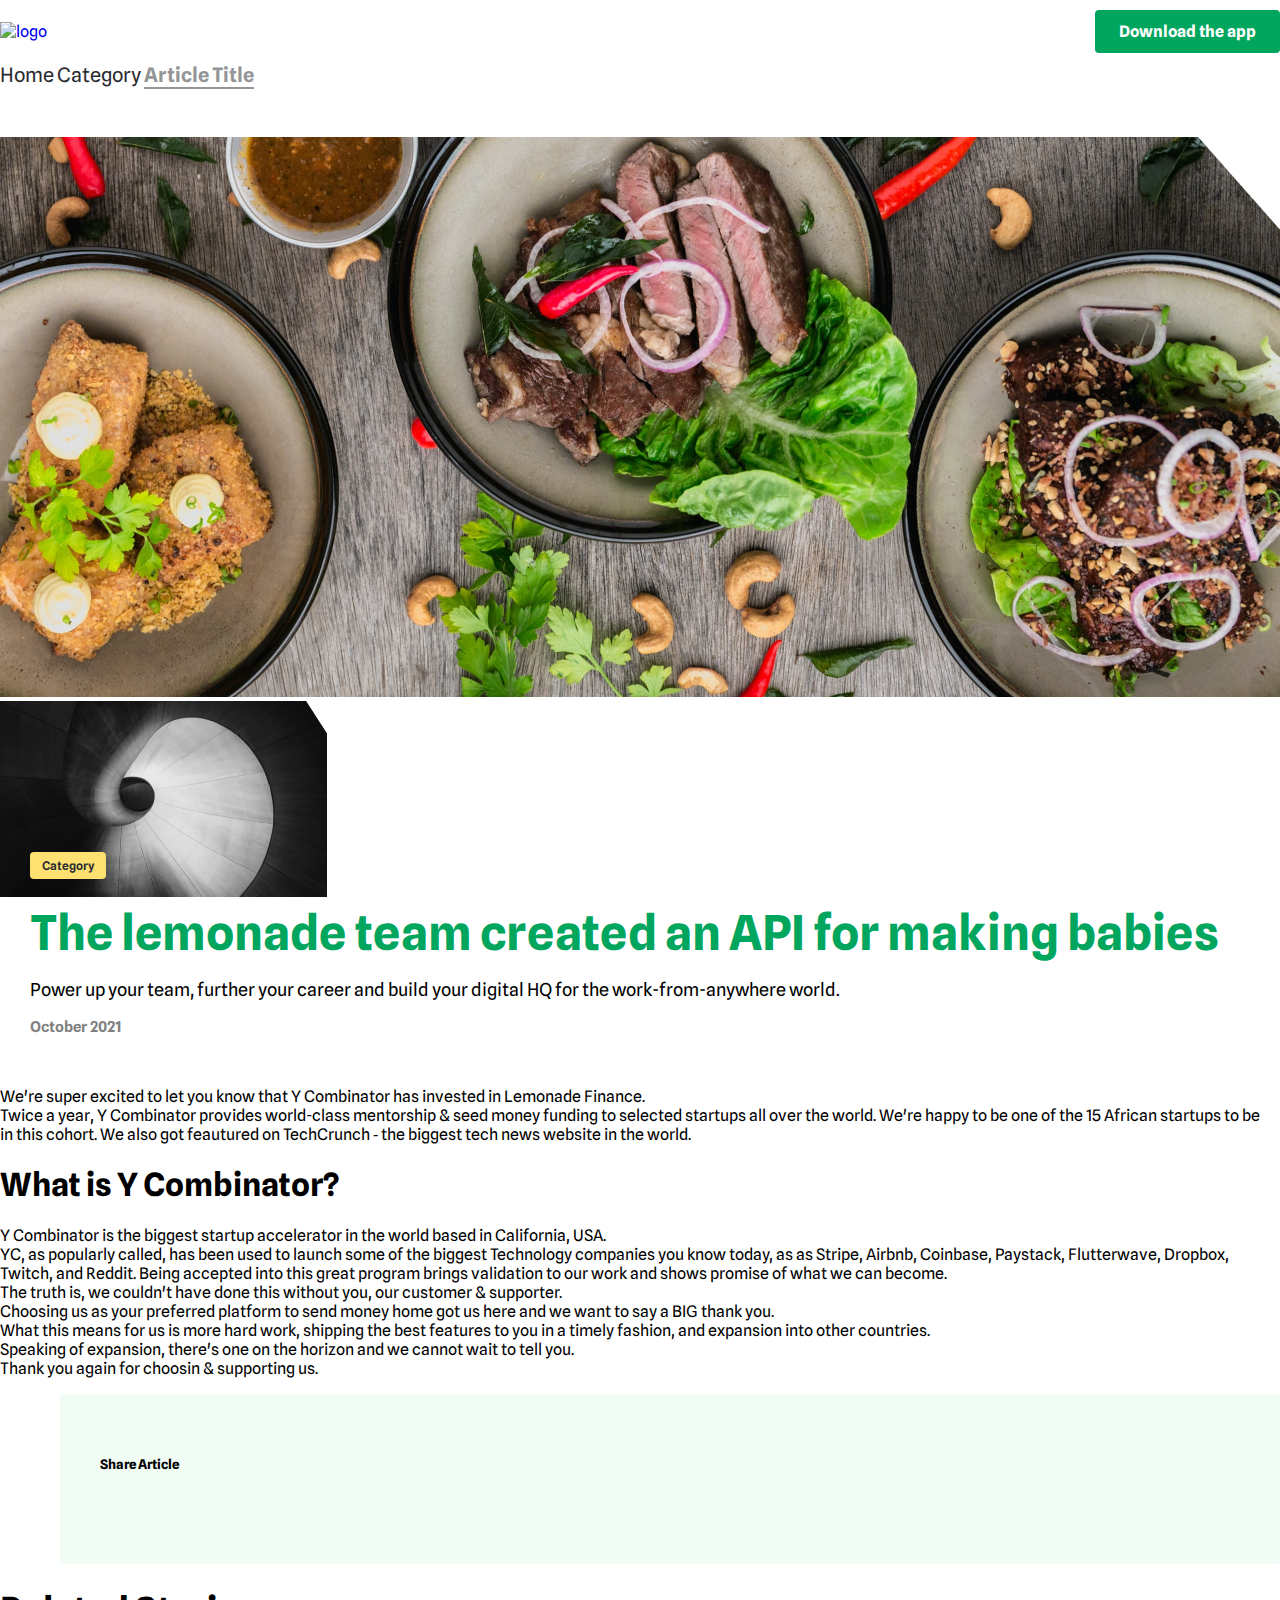
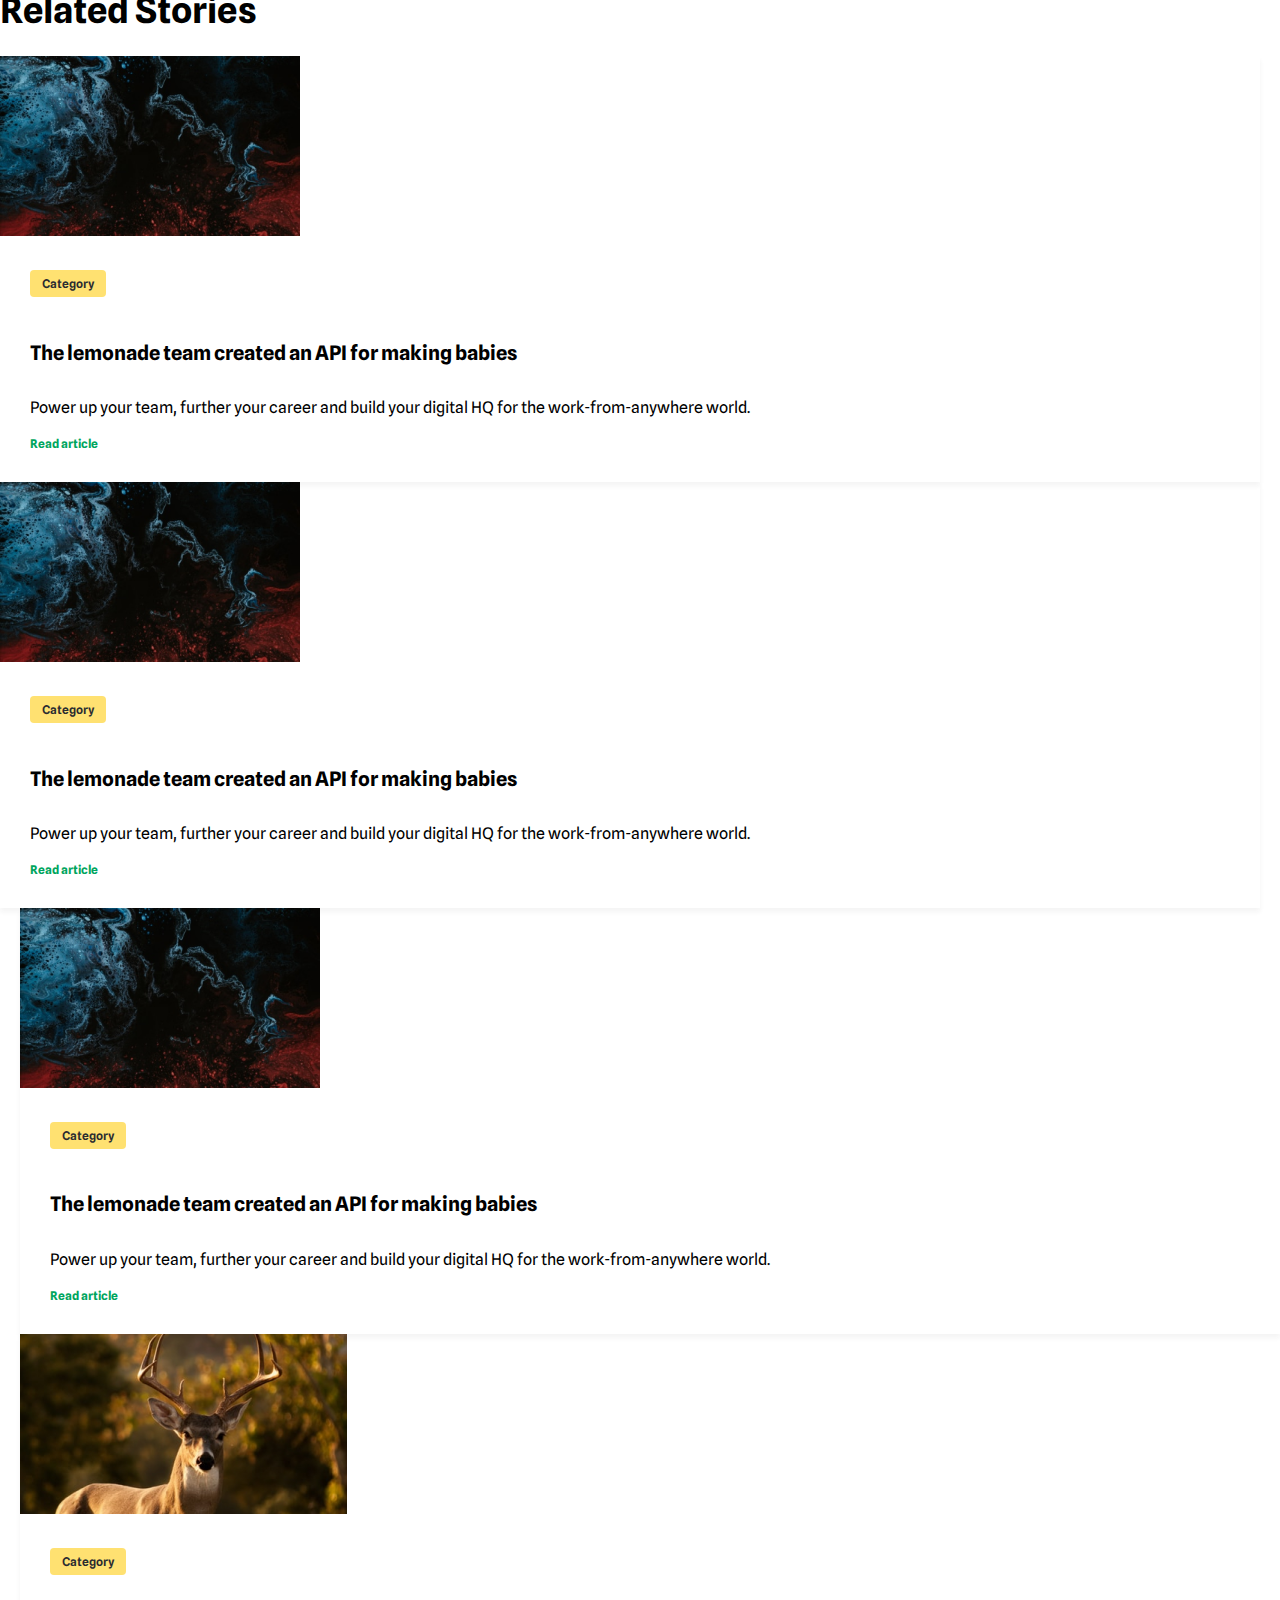
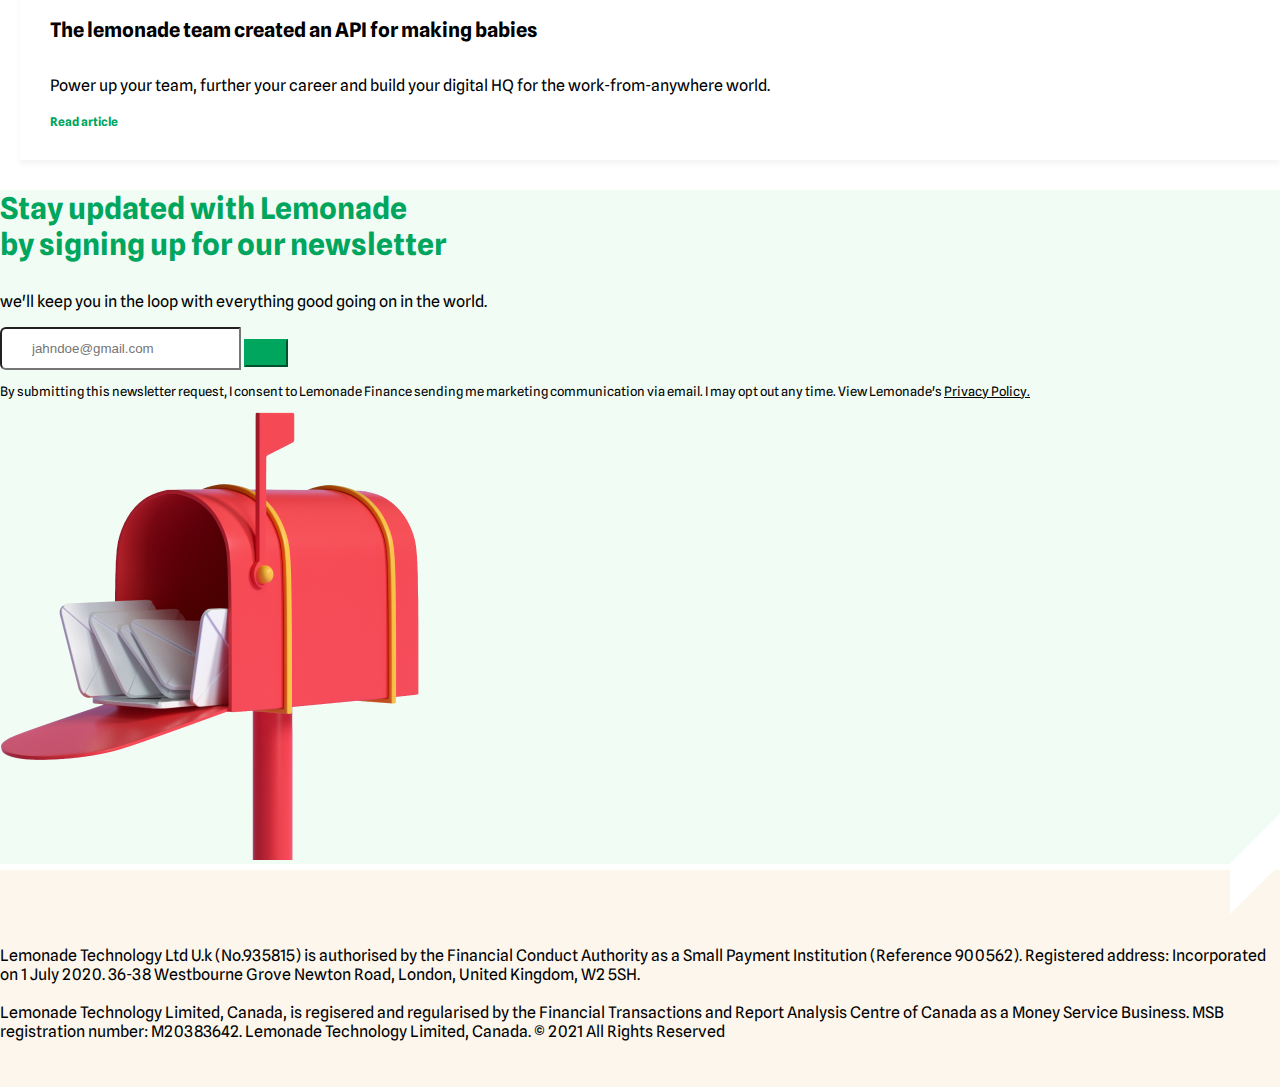
==== article.html @ 12d79b7e "first commit" ====
<!DOCTYPE html>
<html lang="en">
<head>
    <meta charset="UTF-8">
    <meta http-equiv="X-UA-Compatible" content="IE=edge">
    <meta name="viewport" content="width=device-width, initial-scale=1.0">
    
    <!--Bootstrap CSS CDN-->
    <link href="https://cdn.jsdelivr.net/npm/bootstrap@5.0.2/dist/css/bootstrap.min.css" rel="stylesheet" integrity="sha384-EVSTQN3/azprG1Anm3QDgpJLIm9Nao0Yz1ztcQTwFspd3yD65VohhpuuCOmLASjC" crossorigin="anonymous">
    <!--Bootstrap Icon CDN-->
    <link rel="stylesheet" href="https://cdn.jsdelivr.net/npm/bootstrap-icons@1.3.0/font/bootstrap-icons.css">
    <!--Fontawsome CSS CDN-->
    <link rel="stylesheet" href="https://pro.fontawesome.com/releases/v5.10.0/css/all.css" integrity="sha384-AYmEC3Yw5cVb3ZcuHtOA93w35dYTsvhLPVnYs9eStHfGJvOvKxVfELGroGkvsg+p" crossorigin="anonymous"/>
    <link rel="image/png" href="images/logo.PNG">
    <!--Google font CDN    // Spline Sans-->
    <link rel="preconnect" href="https://fonts.googleapis.com">
    <link rel="preconnect" href="https://fonts.gstatic.com" crossorigin>
    <link href="https://fonts.googleapis.com/css2?family=Lato:ital@1&family=Spline+Sans:wght@300;400;500;600;700&display=swap" rel="stylesheet">
    <!--Custom CSS-->
    <link rel="stylesheet" href="style.css"> 
    <title>Lemonade Blog</title>
</head>
<body>
<!--top bar-->
<section id="top-bar" class="mb-5 pb-3">
    <div class="container">
        <div class="flex">
            <div class="flex">
                <a href="index.html">
                    <img src="images/logo.PNG" class="logo" alt="logo">
                </a>
               
            </div>
            <a href="" class="download-app-link">Download the app</a>
        </div>
    </div>
</section>

<section>
    <div class="container">
        <div class="article-road-map">
            <a href="index.html">Home</a> 
            <i class="fa fa-chevron-right mx-2" aria-hidden="true"></i>
            <a href="">Category</a> 
            <i class="fa fa-chevron-right mx-2" aria-hidden="true"></i>
            <span class="article-title">Article Title</span> 
        </div>
    </div>
</section>

   
<section id="article-showcase">
    <div class="container">
        <div class="row">
            <div class="col">
                <img src="images/article-1.png" class="img-fluid d-none d-md-block">
                <img src="images/article2.png" class="img-fluid d-md-none d-block w-100">
            </div>
        </div>

        <div class="row article-showcase">
            <div class="col-md-9 art-card">
                <div class="card">
                    <div class="card-body">
                        <div class="cat">
                            Category
                        </div>
                        <h5 class="md-card-heading text-green">The lemonade team created an  API for making babies</h5>
                        <p class="p1 d-none d-md-block">
                            Power up your team, further your career and build your digital HQ for the work-from-anywhere world.
                        </p>
                        <small class="date">October 2021 </small>
                    </div>
                </div>
            </div>
            <div class="col-md-3">
            </div>
        </div>
    </div>
</section>

<section id="ycomb">
    <div class="container">
        <div class="row">
            <div class="col-md-9 ycombinator">
                <p>
                    We're super excited to let you know that Y Combinator has invested in Lemonade Finance. 
                    <br>
                    Twice a year, Y Combinator provides world-class mentorship & seed money funding to selected 
                    startups all over the world. We're happy to be one of the 15 African startups to be 
                    in this cohort. We also got feautured on TechCrunch &hyphen; the biggest tech news website
                    in the world.
                </p>
                <h1 class="my-5" style="font-weight: 700;">
                    What is Y Combinator?
                </h1>
                <p>
                    Y Combinator is the biggest startup accelerator in the world based in California, USA.
                    <br>
                    YC, as popularly called, has been used to launch some of the biggest Technology
                    companies you know today, as as Stripe, Airbnb, Coinbase, Paystack, Flutterwave,
                    Dropbox, Twitch, and Reddit. Being accepted into this great program brings validation
                    to our work and shows promise of what we can become.
                    <br>
                    The truth is, we couldn't have done this without you, our customer & supporter.
                    <br>
                    Choosing us as your preferred platform to send money home got us here and we want
                    to say a BIG thank you.
                    <br>
                    What this means for us is more hard work, shipping the best features to you in a 
                    timely fashion, and expansion into other countries.
                    <br>
                    Speaking of expansion, there's one on the horizon and we cannot wait to tell you.
                    <br>
                    Thank you again for choosin & supporting us.
                </p>
            </div>
            <div class="col-md-3 text-start share-article" >
                <div class=" card-social">
                    <h5>Share Article</h5>
                    <div class="social-icons">
                         <a href=""><i class="fab fa-facebook-square"></i></a>
                         <a href=""><i class="fab fa-twitter-square"></i></a>
                         <a href=""><i class="fab fa-linkedin"></i></a>
                    </div>
                </div>
            </div>
        </div>
    </div>
</section>


<!--Related Stories-->
<section id="related stories">
    <div class="container">
        <div class="row mt-5 pt-4">
            <div class="col-12">
                <h1 style="font-weight: 700; font-size: 36px;">
                    Related Stories
                </h1>
            </div>
        </div>
        <div class="row mb-5 mt-3">
            <div class="col-md-4 d-none d-md-block">
                <div class="card">
                    <img src="images/product-update.png" class="img-fluid ">
                    <div class="card-body">
                        <span class="cat">
                            Category
                        </span>
                        <h5 class="card-heading">The lemonade team created an  API for making babies</h5>
                        <p>
                            Power up your team, further your career and build your digital HQ for the work-from-anywhere world.
                        </p>
                        <span class="d-block read-more">
                            <a href="" class="text-green">Read article</a>
                        </span>
                    </div>
                   
                </div>
            </div>
            <div class="col-md-4 d-none d-md-block">
                <div class="card mx-2">
                    <img src="images/product-update.png" class="img-fluid ">
                    <div class="card-body">
                        <span class="cat">
                            Category
                        </span>
                        <h5 class="card-heading">The lemonade team created an  API for making babies</h5>
                        <p>
                            Power up your team, further your career and build your digital HQ for the work-from-anywhere world.
                        </p>
                        <span class="d-block read-more">
                            <a href="" class="text-green">Read article</a>
                        </span>
                    </div>
                   
                </div>
            </div>
            <div class="col-md-4 d-none d-md-block">
                <div class="card card-right">
                    <img src="images/product-update.png" class="img-fluid ">
                    <div class="card-body ">
                        <span class="cat">
                            Category
                        </span>
                        <h5 class="card-heading">The lemonade team created an  API for making babies</h5>
                        <p>
                            Power up your team, further your career and build your digital HQ for the work-from-anywhere world.
                        </p>
                        <span class="d-block read-more">
                            <a href="" class="text-green">Read article</a>
                        </span>
                    </div>
                   
                </div>
            </div>
            <div class="col-md-4 d-md-none d-block">
                <div class="card card-right last-card">
                    <img src="images/animal.png" class="img-fluid">
                    <div class="card-body ">
                        <span class="cat">
                            Category
                        </span>
                        <h5 class="card-heading">The lemonade team created an  API for making babies</h5>
                        <p>
                            Power up your team, further your career and build your digital HQ for the work-from-anywhere world.
                        </p>
                        <span class="d-block read-more">
                            <a href="" class="text-green">Read article</a>
                        </span>
                    </div>
                   
                </div>
            </div>

        </div>
    </div>
</section>

<!--newsletter -->
<section id="newsletter">
    <div class="container">
        <div class="row chamfer mb-5">
            <div class="col-sm-1"></div>
            <div class="col-sm-10">
                <div class="row pt-5">
                    <div class="col-lg-6">
                        <h3 class="text-green newsletter-heading">
                            Stay updated with Lemonade 
                            <br> 
                            by signing up for our newsletter
                        </h3>
                        <p>
                            we'll keep you in the loop with everything good going on in the world.
                        </p>
                        <form>
                            <div class="input-group mb-3">
                                <input type="text" class="form-control" placeholder="jahndoe@gmail.com" aria-label="Recipient's email" aria-describedby="button-addon2">
                                <button class="btn bg-green text-light" type="button" id="button-addon2">
                                    <i class="fa fa-long-arrow-right" aria-hidden="true"></i>
                                </button>
                              </div>
                        </form>
                        <p class="consent-msg">
                            By submitting this newsletter request, I consent to Lemonade Finance sending me marketing communication via email. 
                            I may opt out any time. View Lemonade's <a href="" class="privacy-link">Privacy Policy.</a>
                        </p>
                    </div>
                    <div class="col-lg-6  d-none d-lg-block">
                        <span class="d-block mx-5">
                            <img src="images/newsletter 1.png" class="img-fluid " alt="newsletter">
                        </span>
                        
                    </div>
                </div>
            </div>
            <div class="col-sm-1"></div>
        </div>
    </div>
</section>

<!--Footer-->
<div class="footer">
    <div class="container">
        <div class="row">
            <div class="col-12">
                <p>
                    Lemonade Technology Ltd U.k (No.935815) is authorised by the Financial Conduct Authority as a Small Payment Institution (Reference 900562).
                     Registered address: Incorporated on 1 July 2020. 36-38 Westbourne Grove Newton Road, London, United Kingdom, W2 5SH.
                     <br>
                     <br>
                     Lemonade Technology Limited, Canada, is regisered and regularised by the Financial Transactions and Report Analysis Centre of Canada
                     as a Money Service Business. MSB registration number: M20383642. Lemonade Technology Limited, Canada. &copy; 2021 All Rights Reserved
                </p>
            </div>
        </div>

    </div>
</div>











    <!--Bootstrap JS CDN-->
    <script src="https://cdn.jsdelivr.net/npm/bootstrap@5.0.2/dist/js/bootstrap.bundle.min.js" integrity="sha384-MrcW6ZMFYlzcLA8Nl+NtUVF0sA7MsXsP1UyJoMp4YLEuNSfAP+JcXn/tWtIaxVXM" crossorigin="anonymous"></script>
    
</body>
</html>
---- style.css ----
body{
    box-sizing: border-box;
    margin: 0;
    padding: 0;
    overflow-x: hidden;
    font-family: 'Spline Sans', sans-serif;
    font-weight: 400;
}

a{
    text-decoration: none;
}
ul{
    list-style: none;
    margin: 0!important;
}


/* top bar */
#top-bar .flex{
    display: flex;
    flex-direction: row;
    align-items: center;
    justify-content: space-between;
    padding: 10px 0;
    background-color: #FFFFFF;
}
.logo{
    height: 50px;
}
.download-app-link{
    background-color: #00A55E;
    padding: 12px 24px;
    font-size: 16px;
    font-weight: 700;
    color: white;
    border-radius: 4px;
    transition: .5s ease;
}
.download-app-link:hover{
    outline: 1px solid #00A55E;
    color: #00A55E;
    background-color: #ffff;
}

/* navigation */
.navigation{
background-color: #E4E5E5;
border-radius: 4px;

}
.navigation ul .active{
    font-weight: 700;
}
.navigation ul{
    padding: 10px;
    height: 44px;
    overflow: hidden;
}

.navigation ul li{
    padding: 0px 15px;
}

.navigation a{
    color: #2A2B30;

}
.navigation button{
    background-color: transparent;
    font-weight: bold;
    outline: none;
    border: 1px solid #ffff;
    border-radius: 3px;
    padding: 2px 50px;
}


/* banner */
#banner .row{
    background: #FDF6EC;
    padding: 100px 0px 20px 30px;
    height: 450px;
}

#banner .col-md-4 h1{
    font-weight: 700;
    font-size: 50px;
    line-height: 56px;
    font-style: normal;
}
#banner .appdown{
    margin-top: 40px;
}

#banner .col-md-8{
    position: relative;
}
.man-and-family{
    position: absolute;
    width: 87%;
    height: auto;
    top: -25px;
    left: -62px;
    z-index: 1;
}

.lemonade-stand{
    position: absolute;
    width: 29%;
    height: auto;
    right: 15px;
    z-index: 2;
    top: 0px;
}


/* newsletter */
#newsletter{
    position: relative;
}
#newsletter .row{
    background: #F1FCF4;
   align-items: center;
   justify-content: center;
}

.newsletter-heading{
    font-weight: 700;
    font-size: 30px;
}
#newsletter input[type="text"]{
    padding: 12px 30px;
    border-radius: 6px 0 0 6px;
    outline: none;
}

#newsletter button{
    padding: 12px 20px;
}
#newsletter input[type="text"]:focus,
#newsletter button{
    box-shadow: none;
    border-color: #0000;
    border-color: #00A55E;
}

#newsletter img{
    height: 80%;
    width: auto;
}
.consent-msg{
    font-size: 13px;
}

.privacy-link{
    color: black;
    text-decoration: underline;
}
.privacy-link:hover{
    color: black;
}


/* latest Updates */
#latest-update{
    margin: 50px 0 0 0;
}

.load-post  a{
    background: #2A2B30;
    color: #ffff;
    padding: 17px 20px;
    border-radius: 5px;
    font-size: 20px;
    transition: .5s ease-in-out;
}
.load-post a:hover{
 
    color: #fff;
    background-color: rgb(104, 104, 104);

}



/* footer */
footer,.footer{
    background: #FDF6EC;
    padding: 60px 0 30px 0;
    margin-top: 4rem!important;
}
.footer{
    background: #FDF6EC;
    padding: 60px 0 30px 0;
    margin-top: 0.4rem!important;
}





/* Peoples Stories Page */
.passion-project,
.people-stories,
.popular-culture,
.people-of-lemonade,
.product-updates{
    position: relative;
}
.people-of-lemonade .col-lg-5{
    position: absolute;
    right: 50px;
    bottom: 0;
}
.product-updates .col-lg-5{
    position: absolute;
    right: 85px;
    bottom: 0;
}
.popular-culture .col-lg-5{
    position: absolute;
    right: 100px;
    bottom: 0;
}
.people-stories .col-lg-5,
.passion-project .col-lg-5
{
    position: absolute;
    right: 80px;
    bottom: 0;
}
.people-stories .card,
.popular-culture .card,
.passion-project .card,
.people-of-lemonade .card,
.product-updates .card{
    box-shadow: none;
}

.popular-culture{
    position:relative;
}

.article-road-map{
    margin-bottom: 50px;
}
.article-road-map a,
.article-road-map span{
    color: #2A2B30;
    font-size: 20px;
}


.article-road-map .fa{
    color: #000000;
    font-size: 12px;
}

.article-road-map span{
    color: #2A2B3080;
    border-bottom: 2px solid;
    font-weight: 700;

}
.article-showcase{
    position:relative;
    height: 170px;
}
.art-card{
    position:absolute;
    bottom: 0;
}
.article-showcase .card{
    box-shadow: none;
    border-radius: 0;
}

.article .md-card-heading{
    font-size: 3.125rem;
}

.date{
    color: #03030580;
    font-weight: 700;
    display: block;
    margin: 5px 0;
    font-size: 15px;
}

.p1{
    font-size: 18px;
}


.card-social{
    background: #F1FCF4;
    padding: 40px 0 40px 40px;
    border-radius: 4px;

}

.card-social h5{
    color: #000000;
    font-weight: 700;

}

.social-icons .fab{
    font-size: 25px;
    margin-right: 5px;
    color: black;
}

.ycombinator{
    padding-right: 20px;
}

.share-article{
    padding-left: 60px;
}

.error-page{
    background-color: #F1FCF4;
    height: 651px;
    display: flex;
    flex-direction: column;
    align-items: center;
    justify-content: center;
    margin-bottom: 3rem;

}

.err-num{
    font-weight: 1000;
    font-size: 20rem;
    font-family: Arial, Helvetica, sans-serif;
    color: #FFE17180;
    padding: 0 5px;

}

.err-msg{
    font-weight: 700;
    color: #03030599;
    font-size: 48px;
}
.redirect{
    color: #00A55E;
    font-weight: 700;
    border-bottom: 1.5px solid;
    font-size: 22px;
    margin: 15px;
    transition: 0.5s ease-in-out;
}

.redirect:hover{
   padding-bottom: 3px;
   color: #00A55E;
}

.search-btn{
    background-color: #FF44411A!important;
    border: 2px solid red!important;
}

.search-page{
    display: flex;
    flex-direction: column;
    align-items: center;
    justify-content: center;
    margin-bottom: 4rem;
}

.search-img{
    padding-top: 100px;
    padding-bottom: 80px;
}

.search-msg{
    font-weight: 700;
    font-size: 30px;
}

.search-result-btn{
    background-color: #ffff!important;
    border: 1px solid #00A55E!important;
}










/* The overlay effect with black background 
.overlay-background{
    width: 100%;
    height: 100%;
    background-color: rgba(0, 0, 0, 0.5);
    display: block;
    position: fixed;
    z-index: 9;
    top: 0;
}



/* The overlay effect with black background 
.overlay {
    height: 250px;
    width: 100%;
    display: block;
    position: fixed;
    z-index: 10;
    top: 150px;
    left: 0;
    background-color: #F1FCF4;
  }
  
  /* The content 
  .overlay-content {
    position: relative;
    top: 46%;
    width: 80%;
    text-align: center;
    margin-top: 30px;
    margin: auto;
  }
  
  /* Close button 
  .overlay .closebtn {
    position: absolute;
    top: 20px;
    right: 45px;
    font-size: 60px;
    cursor: pointer;
    color: white;
    
  }
  
  .overlay .closebtn:hover {
    color: #ccc;
  }
  
  /* Style the search field 
  .overlay input[type=text] {
    padding: 15px;
    font-size: 17px;
    border: none;
    float: left;
    width: 80%;
    background: white;
  }
  
  .overlay input[type=text]:hover {
    background: #f1f1f1;
  }
  
   Style the submit button 
  .overlay button {
    float: left;
    width: 20%;
    padding: 15px;
    background: #ddd;
    font-size: 17px;
    border: none;
    cursor: pointer;
  }
  
  .overlay button:hover {
    background: #bbb;
  }
*/


#overlay-background{
    width: 100%;
    height: 100%;
    display: block;
    z-index: 10;
    background-color: rgba(0,0,0,0.6);
    position: fixed;
    top: 0;
}

.overlay{
    width: 100%;
    top: 150px;
    display: flex;
    align-items: center;
    position: absolute;
    background-color: #F1FCF4;
    height: 250px;
    position: relative;
    z-index: 1000;
}
.close-btn{
    position: absolute;
    right: 40px;
    top: 40px;
    border: 0;
    background-color: transparent;
    outline: 0;
    font-size: 30px;
    z-index: inherit;
    color: #292D32;
    opacity: .6;
}

.overlay input[type="text"]{
    background-color: transparent;
    border: 0;
    outline: 0;
    border-right: 2px solid #8E9492;
    font-size: 30px;
    color: #2A2B3080;
    margin: 78px;
    width: 200px;
    transition-property: width, border-color,border-right-width;
    transition: .5s ease-in-out;
}
.overlay input[type="text"]:focus{
    width: 500px;
    border-color: #00A55E;
    border-right-width: 3px;
}

.overlay ::placeholder{
    font-size: 32px;
    font-weight: 700;
}
















/* utility classes */
.light-underline {
    position: relative;
   
}
.light-underline span {
    width: 58px;
    position: absolute;
    display: flow-root;
    height: 4px;
    right: -6px;
    margin: auto;
    top: 32px;
    background: #F1FCF4;
    border-radius: 4px;
}
.flex{
    display: flex;
    flex-direction: row;
    align-items: center;
    justify-content: center;
}

.row{
    --bs-gutter-x: 0;
}


.text-green{
    color: #00A55E;
}
.bg-green{
    background-color: #00A55E;
}

.card{
    border: none;
    box-shadow: 0px 4px 5px 0px #2A2B300D;
    margin-right: 20px;
}

.card-body{
    padding: 30px;
}

.card-heading{
    font-size: 20px;
}
.md-card-heading{
    font-size: 24px;
    font-weight: 700;
    margin: 15px 0;
}
.article-showcase .md-card-heading{
    font-size: 3rem;
}
.card-right{
    margin-left: 20px;
    margin-right: 0!important;
}
.card img{
    height: 180px;
    width: auto;
}

.card .cat{
    display: inline-block;
    color: #2A2B30;
    background: #FFE171;
    padding: 6px 12px;
    margin-bottom: 10px;
    border-radius: 4px;
    font-size: 12px;
    font-weight: 600;
}
.card .dark-cat{
    display: inline-block;
    padding: 6px 12px;
    margin-bottom: 10px;
    border-radius: 4px;
    font-size: 12px;
    font-weight: 600;
    background-color: #5F626E;
    color: #ffff;

}
.read-more a{
    font-weight: 700;
    font-size: 12px;
}
.read-more a:hover{
    color: #00A55E;
}
.heading{
    font-weight: 700;
    font-size: 48px;
}



.chamfer, .chamfer-rt{
    position: relative;
}
.chamfer::before,
.chamfer::after{
    content: '';
    position: absolute;
    height: 50px;
    width: 50px;
    bottom: -25px;
    right: 0px;
    background-color: #ffff;
    transform: skewY(-45deg);
    -webkit-transform: skewY(-45deg);
    -moz-transform: skewY(-45deg);
    -ms-transform: skewY(-45deg);
}

    .chamfer-rt::before,
    .chamfer-rt::after{
        content: '';
        position: absolute;
        height: 50px;
        width: 50px;
        top: -25px;
        right: 0px;
        background-color: #ffff;
        border-radius: 50px 0 0 0;
        transform: skewY(45deg);
        -webkit-transform: skewY(45deg);
        -moz-transform: skewY(45deg);
        -ms-transform: skewY(45deg);
}




/* Mobile screen*/
@media screen and (max-width: 549px) {
    #banner .col-md-4 h1{
        font-size: 40px;
        line-height: 40px;
    }
}

@media screen and (max-width: 452px) {
    #banner .col-md-4 h1{
        font-size: 35px;
        line-height: 35px;
    }
}

@media screen and (max-width: 470px){
    #top-bar .heading{
        font-size: 30px;
    }
}
@media screen and (max-width: 403px) {
    #banner .col-md-4 h1{
        font-size: 29px;
    }
    #top-bar .download-app-link{
        padding: 6px 12px;
        font-size: 12px;
    }
    .logo{
        height: 40px;
    }
    .appdown .download-app-link{
        font-size: 12px;
        padding: 7px 10px;
    }
    #banner .row{
        height: 400px!important;
        padding: 10px!important;
    }
}


@media screen and (max-width: 385px) {
    #top-bar .download-app-link{
        padding: 6px 12px;
        font-size: 13px;
    }
    .logo{
        height: 38px;
        
    }
    .appdown .download-app-link{
        font-size: 13px;
       
    }
    #banner .appdown{
        margin-top: 30px;
    }
}

@media screen and (max-width: 344px) {
    #banner .col-md-4 h1{
        font-size: 25px;
    }
  
}

@media screen and (max-width: 305px) {
    #banner .col-md-4 h1{
        font-size: 20px;
    }
    .appdown .download-app-link,
    #top-bar .download-app-link{
        font-size: 10px;
        padding: 10px;
    }
    #top-bar .heading{
        font-size: 25px;
    }
}
@media screen and (max-width:395px) {
    .navigation li a{
        font-size: 14px;
        padding: 0;
    }
}
 @media screen and (max-width: 364px) {
    .navigation li a{
        font-size: 12px;
        padding: 0;
    }
 }
 @media screen and (max-width: 334px) {
    .navigation li a{
        font-size: 8px;
        padding: 0;
    }
 }

 @media screen and (max-width: 293px) {
     .man-and-family,
     .lemonade-stand{
         margin-top: 30px;
     }
 }


@media screen and (max-width: 767px) {
    /* navigation */
    .navigation{
        height: 60px;
        padding-top: 9px;
    }
    .navigation ul{
        justify-content: space-around;
        align-items: center;
        margin-top: 7px;
        padding-top: 10px;
        overflow: visible;
    }
    
    /* banner */
    #banner .row{
        background: #FDF6EC;
        height: 420px;
        padding: 30px 10px;
    }
    .man-and-family{
        position: absolute;
        width: 87%;
        height: auto;
        top: -100px;
        left: -34px;
        z-index: 1;
    }
    
    .lemonade-stand{
        position: absolute;
        width: 29%;
        height: auto;
        right: 5px;
        z-index: 2;
        top: -85px;
    }
    .card, .card-right{
        margin: 0 0 40px 0;
    }
    .last-card{
        margin: 0;
    }
    .card img{
        height: 250px;
        width: auto;
    }
    .marketing-story .col-lg-5{
        right: 0!important;
    }
    .sm-mt-none{
        margin-top: 0!important;
    }
    .load-post{
        margin-top: 0!important;
        padding: 10px 0 55px 0!important;
        
    }
    .load-post a{
        margin-top: 0!important;
    }
    .article-showcase .cat{
        display: none;
    }
    
    .article-showcase{
        height: 160px;
    }
    .art-card{
        position: relative;
        top: 0;
    }
    #ycomb{
        margin-top: 5rem;
    }
    .card-social{
        background: #Ffff;
        border-radius: 4px;
        padding: 8px 0;
        display: flex;
        flex-direction: row;
        align-items: center;
        justify-content: space-between;
        border-bottom: 1px solid #2A2B3080;
    }
    .social-icons .fab{
        font-size: 28px;
        margin-right: 7px;
        color: #00A55E;

    }
    
    .ycombinator{
        padding-right: 0;
    }
    
    .share-article{
        padding-left: 0;
    }
    .error-page{
        height: 325.5px;
      
    
    }
    .err-num{
        font-size: 10rem;
    }
    .err-msg{
        font-size: 24px;
    }
    .redirect{
        font-size: 11px;
    }
    
}



@media screen and (max-width: 991px){
    .chamfer::before,
    .chamfer::after{
    top: -25px;
    border-radius: 50px 0 0 0;
    transform: skewY(45deg);
    -webkit-transform: skewY(45deg);
    -moz-transform: skewY(45deg);
    -ms-transform: skewY(45deg);
}
.people-stories .col-lg-5,
.passion-project .col-lg-5,
.popular-culture .col-lg-5,
.people-of-lemonade .col-lg-5,
.product-updates .col-lg-5{
    position: relative;
    right: 0;
}
.article-showcase .md-card-heading{
    font-size: 1.8rem!important;
}

}
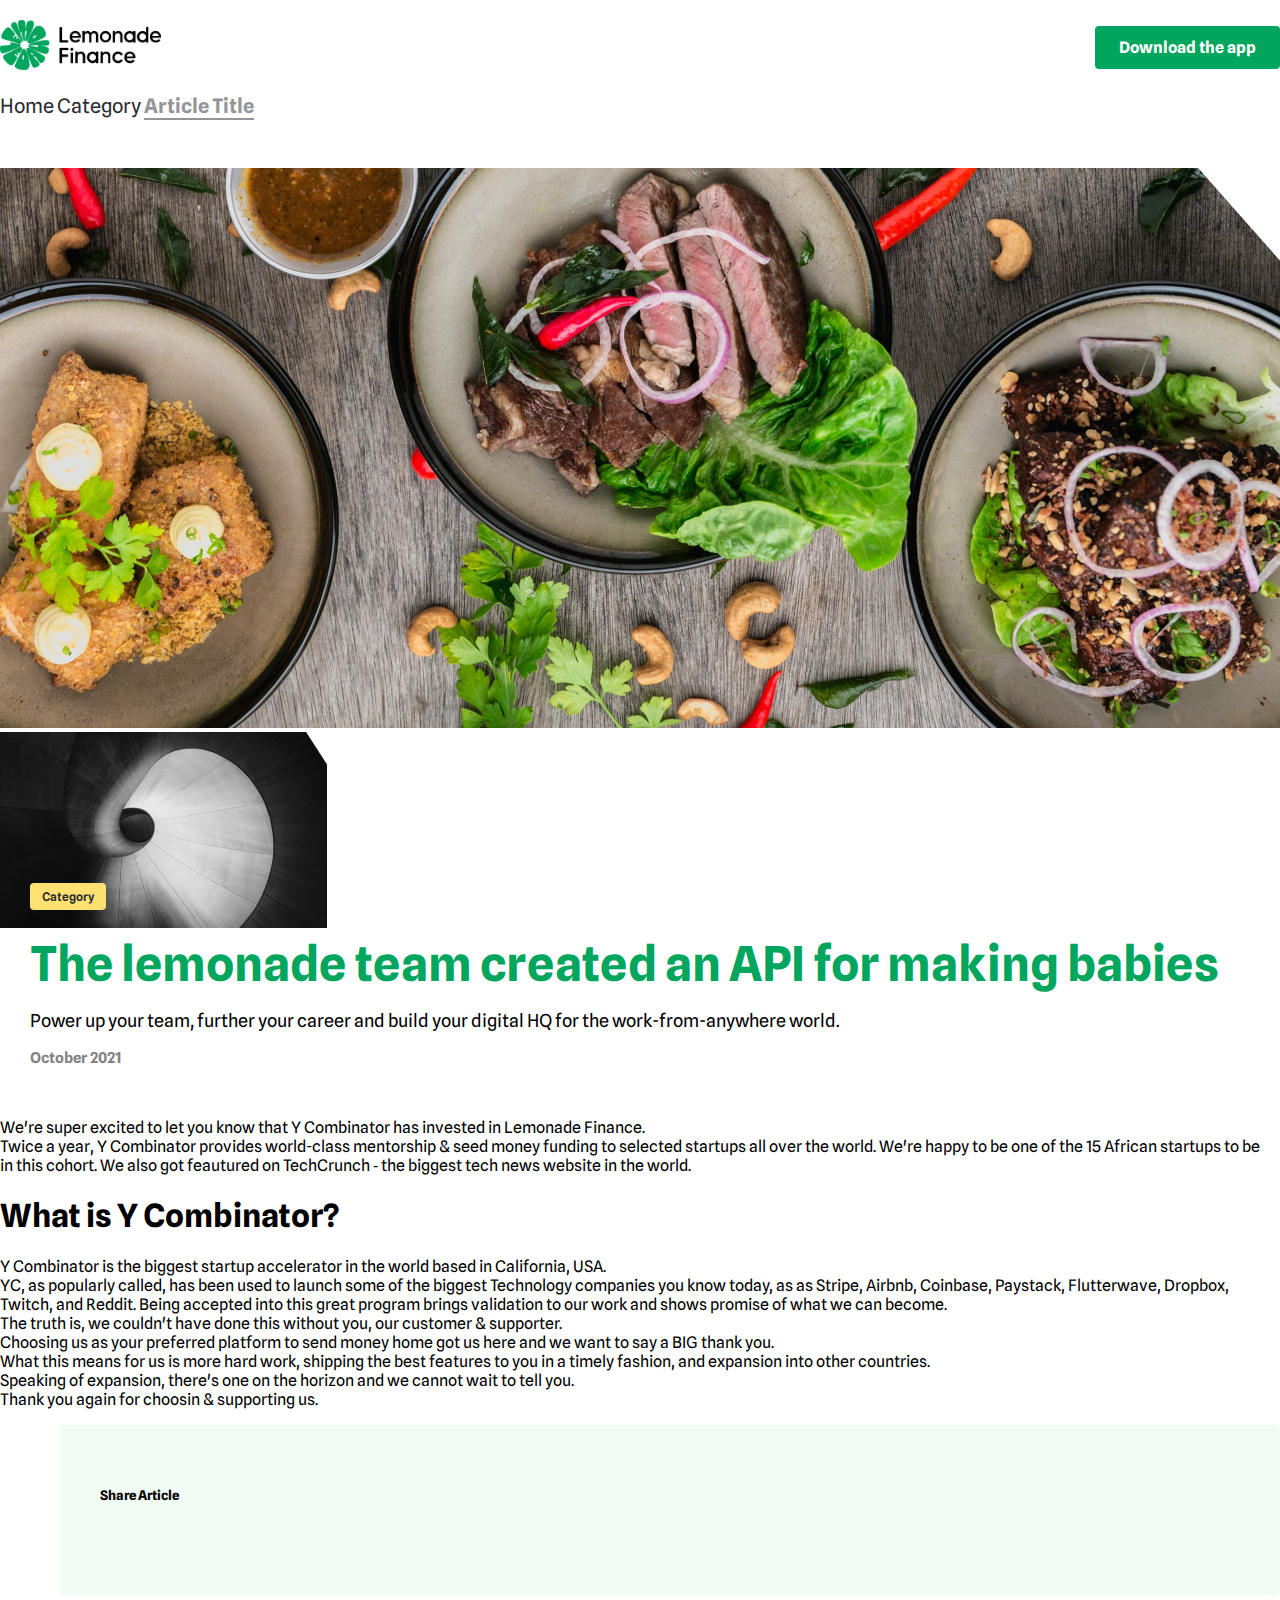
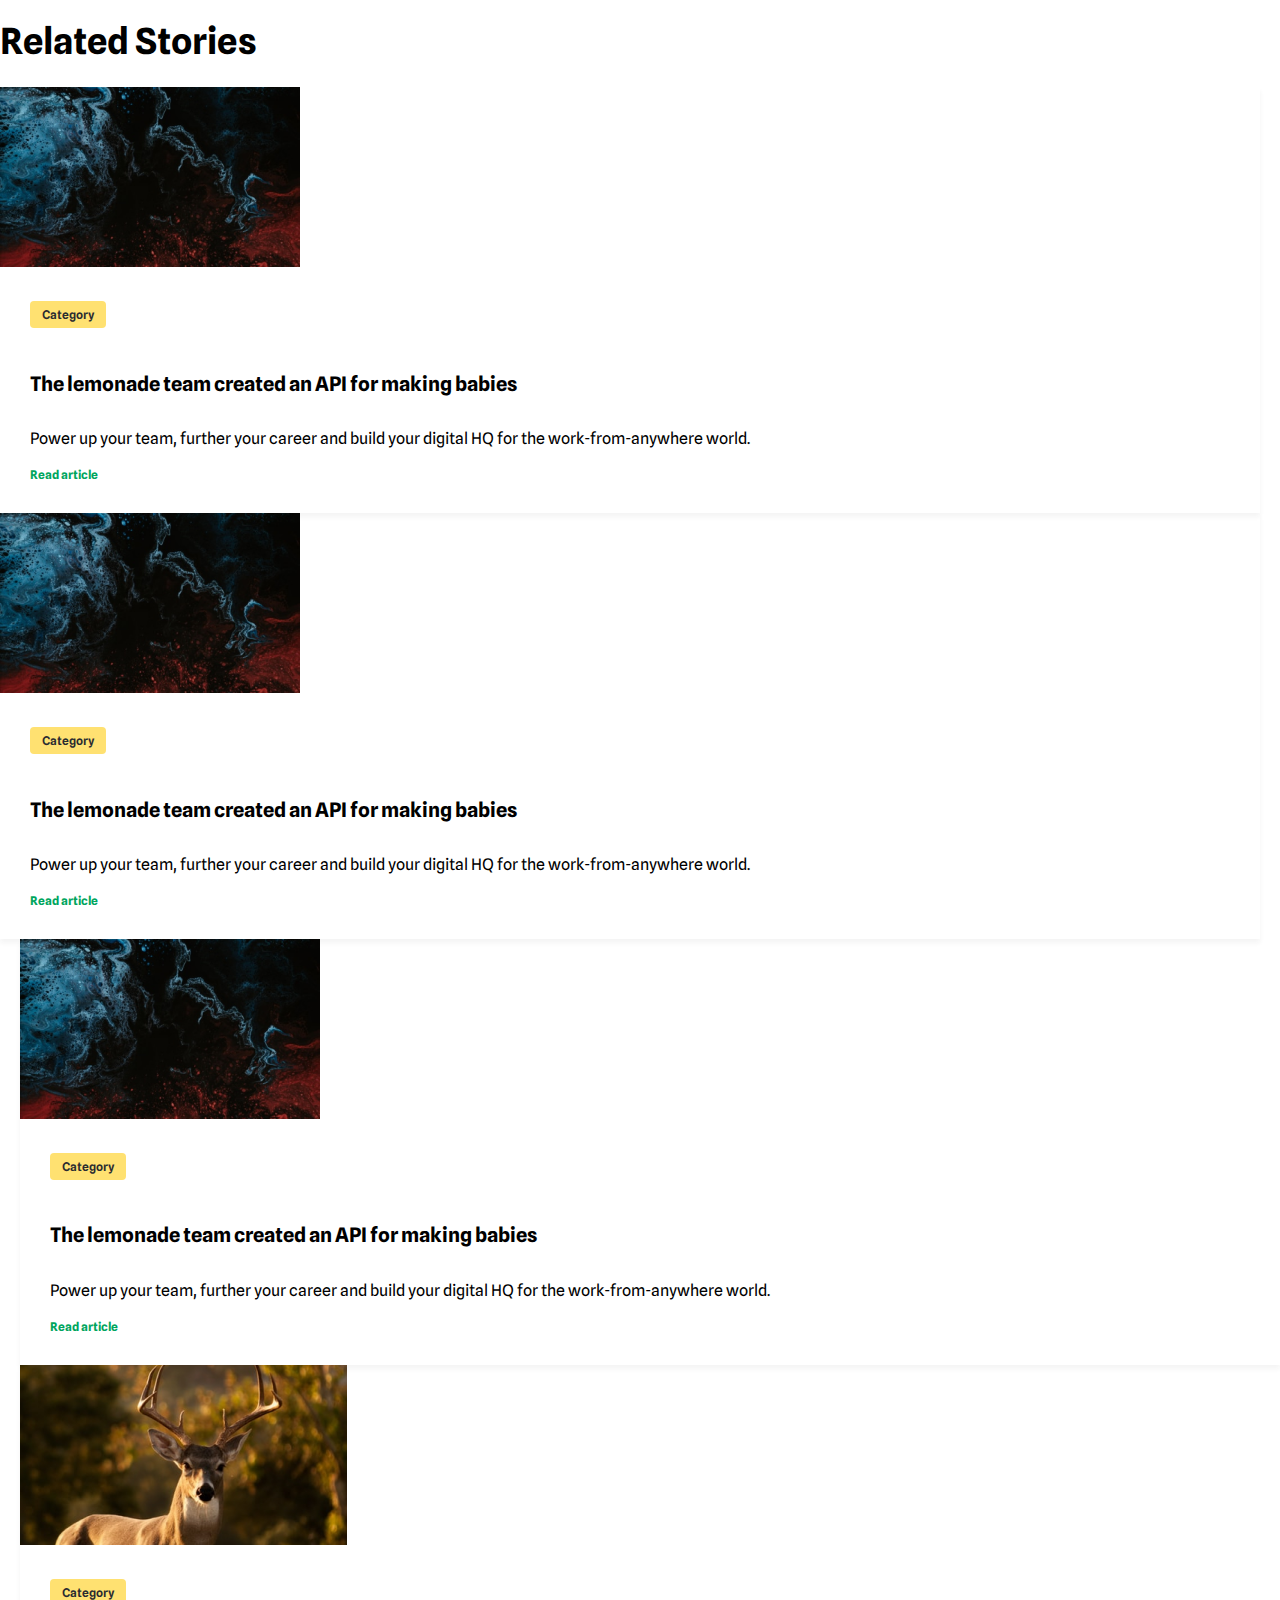
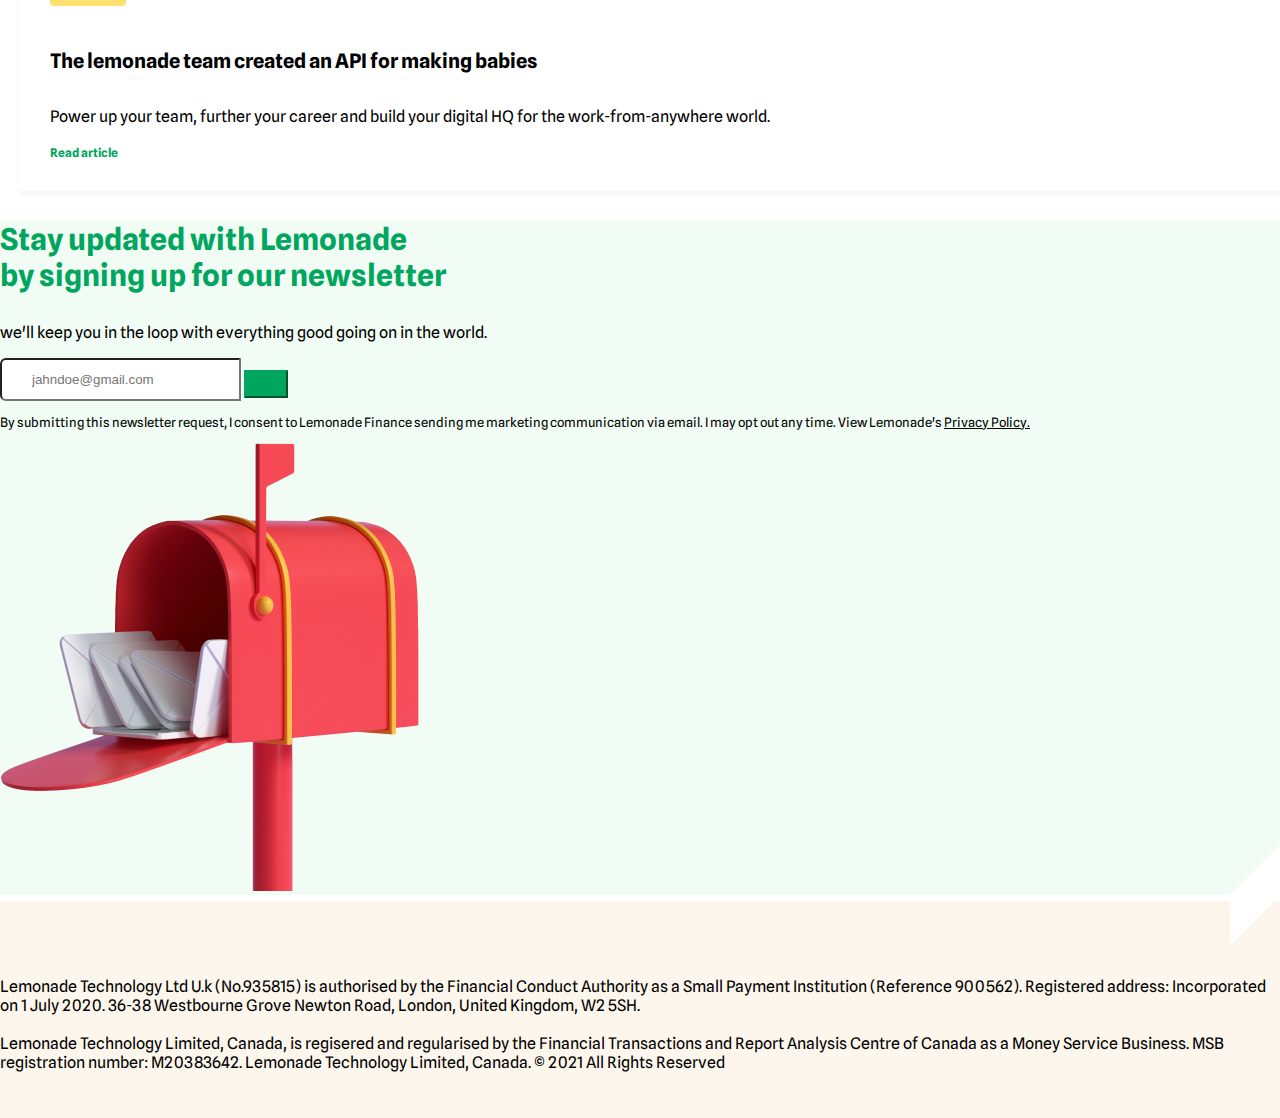
==== commit aeb9ec5b: "second commit" ====
--- a/article.html
+++ b/article.html
@@ -28,7 +28,7 @@
         <div class="flex">
             <div class="flex">
                 <a href="index.html">
-                    <img src="images/logo.PNG" class="logo" alt="logo">
+                    <img src="./images/Logo.png" class="logo" alt="logo">
                 </a>
                
             </div>
